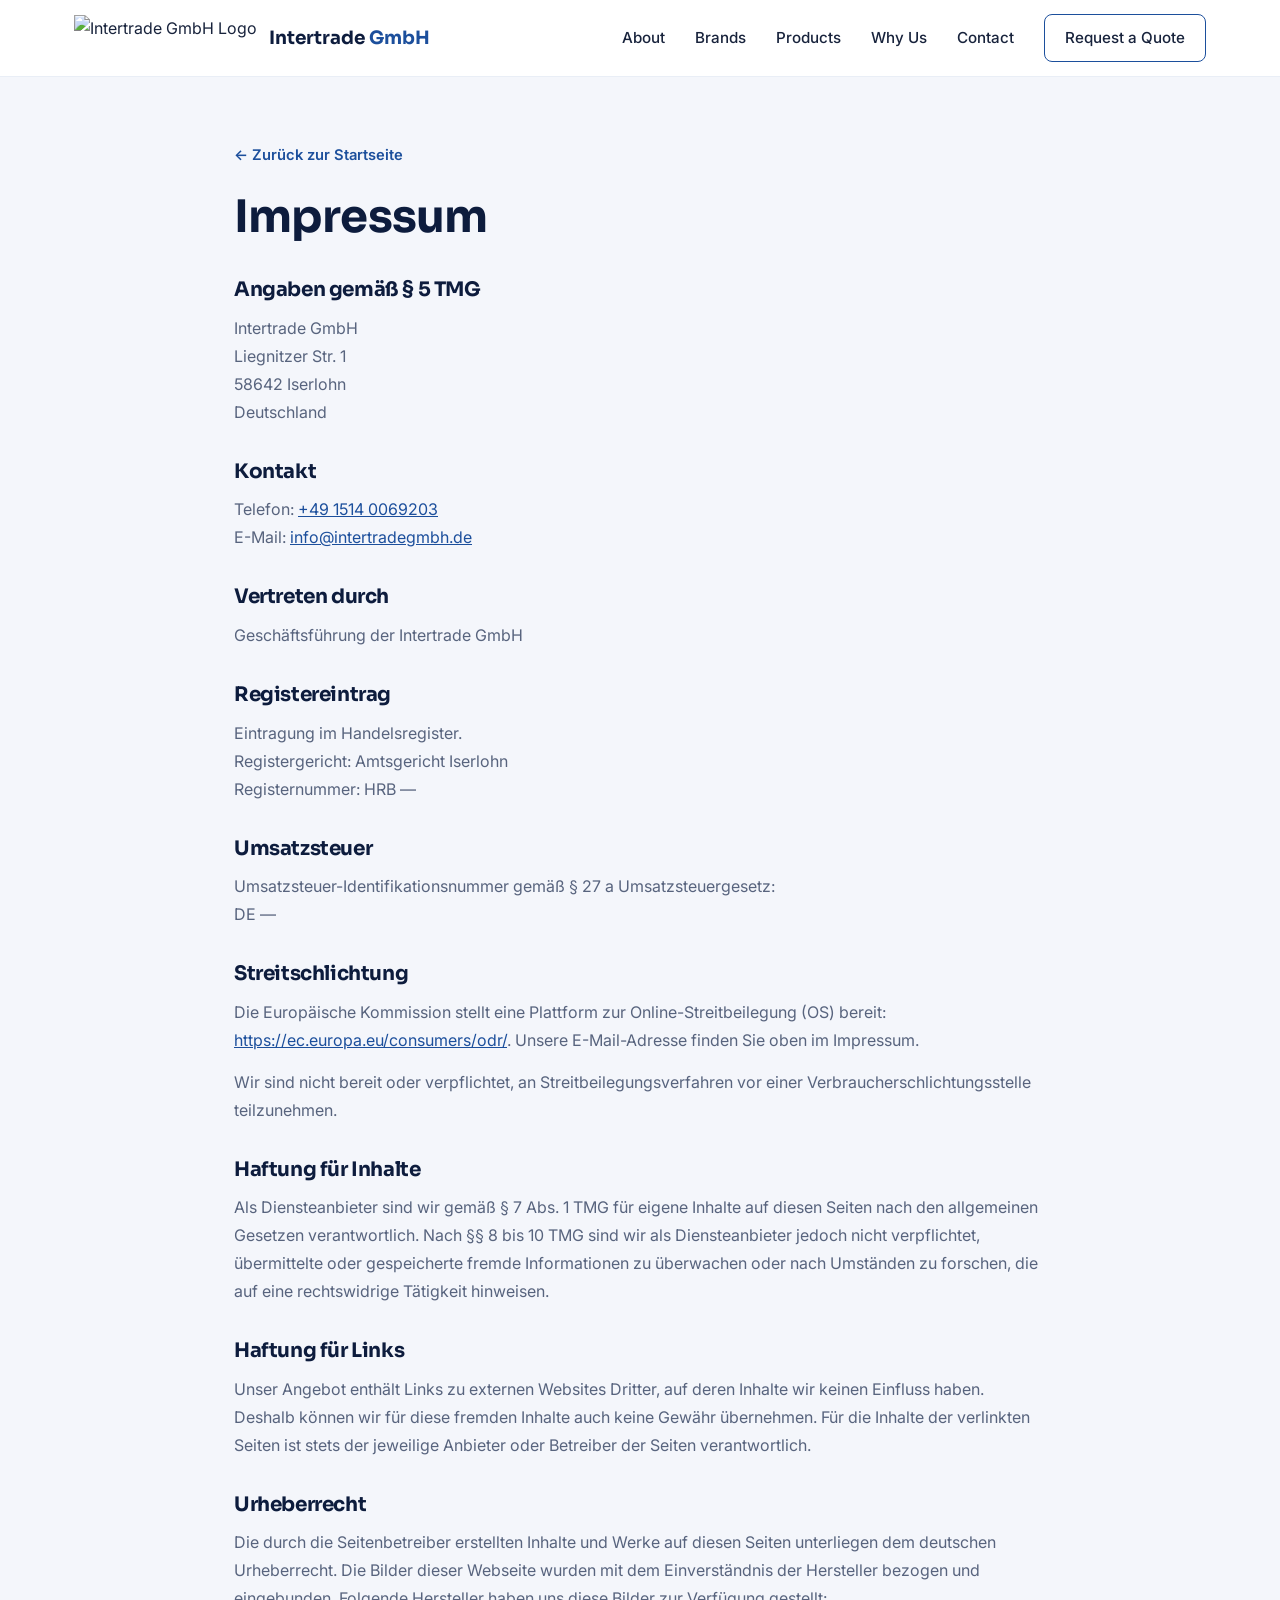
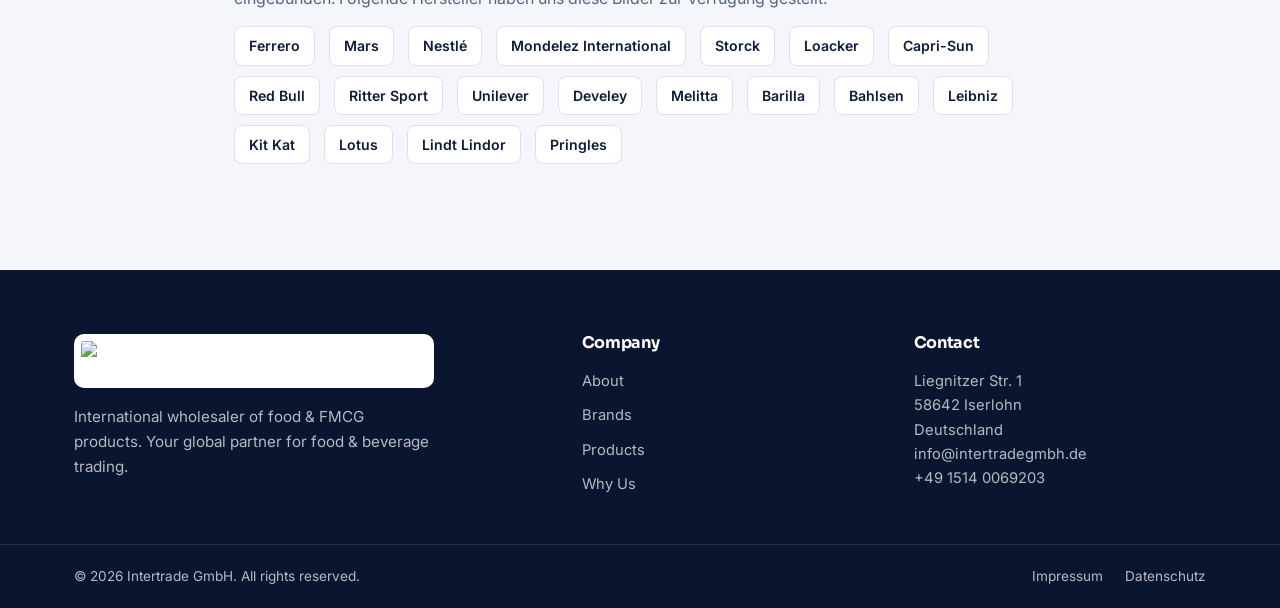
==== impressum.html @ c2ada7a3 "first commit" ====
<!DOCTYPE html>
<html lang="de">
<head>
  <meta charset="UTF-8" />
  <meta name="viewport" content="width=device-width, initial-scale=1.0" />
  <meta name="description" content="Impressum der Intertrade GmbH, Iserlohn — Angaben gemäß § 5 TMG." />
  <title>Impressum — Intertrade GmbH</title>
  <link rel="preconnect" href="https://fonts.googleapis.com" />
  <link rel="preconnect" href="https://fonts.gstatic.com" crossorigin />
  <link href="https://fonts.googleapis.com/css2?family=Inter:wght@400;500;600;700&family=Sora:wght@600;700;800&display=swap" rel="stylesheet" />
  <link rel="stylesheet" href="styles.css" />
  <link rel="icon" type="image/svg+xml" href="assets/logo.svg" />
</head>
<body>
  <!-- Navbar -->
  <header class="navbar scrolled" id="navbar">
    <div class="container nav-inner">
      <a href="index.html" class="brand">
        <img src="assets/logo-icon.png" alt="Intertrade GmbH Logo" class="brand-logo" onerror="this.onerror=null;this.src='assets/logo.svg'" />
        <span class="brand-name">Intertrade <strong>GmbH</strong></span>
      </a>
      <nav class="nav-links" id="navLinks">
        <a href="index.html#about">About</a>
        <a href="index.html#brands">Brands</a>
        <a href="index.html#products">Products</a>
        <a href="index.html#why">Why Us</a>
        <a href="index.html#contact">Contact</a>
        <a href="index.html#contact" class="btn btn-nav">Request a Quote</a>
      </nav>
      <button class="nav-toggle" id="navToggle" aria-label="Toggle navigation" aria-expanded="false">
        <span></span><span></span><span></span>
      </button>
    </div>
  </header>

  <!-- Legal content -->
  <main class="legal">
    <div class="container legal-inner">
      <a href="index.html" class="legal-back">&larr; Zurück zur Startseite</a>
      <h1>Impressum</h1>

      <h2>Angaben gemäß § 5 TMG</h2>
      <p>
        Intertrade GmbH<br />
        Liegnitzer Str. 1<br />
        58642 Iserlohn<br />
        Deutschland
      </p>

      <h2>Kontakt</h2>
      <p>
        Telefon: <a href="tel:+4915140069203">+49 1514 0069203</a><br />
        E-Mail: <a href="mailto:info@intertradegmbh.de">info@intertradegmbh.de</a>
      </p>

      <h2>Vertreten durch</h2>
      <p>Geschäftsführung der Intertrade GmbH</p>

      <h2>Registereintrag</h2>
      <p>
        Eintragung im Handelsregister.<br />
        Registergericht: Amtsgericht Iserlohn<br />
        Registernummer: HRB —
      </p>

      <h2>Umsatzsteuer</h2>
      <p>
        Umsatzsteuer-Identifikationsnummer gemäß § 27 a Umsatzsteuergesetz:<br />
        DE —
      </p>

      <h2>Streitschlichtung</h2>
      <p>
        Die Europäische Kommission stellt eine Plattform zur Online-Streitbeilegung (OS) bereit:
        <a href="https://ec.europa.eu/consumers/odr/" target="_blank" rel="noopener">https://ec.europa.eu/consumers/odr/</a>.
        Unsere E-Mail-Adresse finden Sie oben im Impressum.
      </p>
      <p>
        Wir sind nicht bereit oder verpflichtet, an Streitbeilegungsverfahren vor einer
        Verbraucherschlichtungsstelle teilzunehmen.
      </p>

      <h2>Haftung für Inhalte</h2>
      <p>
        Als Diensteanbieter sind wir gemäß § 7 Abs. 1 TMG für eigene Inhalte auf diesen Seiten nach
        den allgemeinen Gesetzen verantwortlich. Nach §§ 8 bis 10 TMG sind wir als Diensteanbieter
        jedoch nicht verpflichtet, übermittelte oder gespeicherte fremde Informationen zu überwachen
        oder nach Umständen zu forschen, die auf eine rechtswidrige Tätigkeit hinweisen.
      </p>

      <h2>Haftung für Links</h2>
      <p>
        Unser Angebot enthält Links zu externen Websites Dritter, auf deren Inhalte wir keinen
        Einfluss haben. Deshalb können wir für diese fremden Inhalte auch keine Gewähr übernehmen.
        Für die Inhalte der verlinkten Seiten ist stets der jeweilige Anbieter oder Betreiber der
        Seiten verantwortlich.
      </p>

      <h2>Urheberrecht</h2>
      <p>
        Die durch die Seitenbetreiber erstellten Inhalte und Werke auf diesen Seiten unterliegen dem
        deutschen Urheberrecht. Die Bilder dieser Webseite wurden mit dem Einverständnis der
        Hersteller bezogen und eingebunden. Folgende Hersteller haben uns diese Bilder zur Verfügung
        gestellt:
      </p>
      <ul class="legal-brand-list">
        <li>Ferrero</li>
        <li>Mars</li>
        <li>Nestlé</li>
        <li>Mondelez International</li>
        <li>Storck</li>
        <li>Loacker</li>
        <li>Capri-Sun</li>
        <li>Red Bull</li>
        <li>Ritter Sport</li>
        <li>Unilever</li>
        <li>Develey</li>
        <li>Melitta</li>
        <li>Barilla</li>
        <li>Bahlsen</li>
        <li>Leibniz</li>
        <li>Kit Kat</li>
        <li>Lotus</li>
        <li>Lindt Lindor</li>
        <li>Pringles</li>
      </ul>
    </div>
  </main>

  <!-- Footer -->
  <footer class="footer">
    <div class="container footer-inner">
      <div class="footer-brand">
        <img src="assets/logo-icon.png" alt="Intertrade GmbH Logo" class="footer-logo" onerror="this.onerror=null;this.src='assets/logo.svg'" />
        <p>International wholesaler of food &amp; FMCG products. Your global partner for food &amp; beverage trading.</p>
      </div>
      <div class="footer-col">
        <h4>Company</h4>
        <nav>
          <a href="index.html#about">About</a>
          <a href="index.html#brands">Brands</a>
          <a href="index.html#products">Products</a>
          <a href="index.html#why">Why Us</a>
        </nav>
      </div>
      <div class="footer-col">
        <h4>Contact</h4>
        <p>Liegnitzer Str. 1<br />58642 Iserlohn<br />Deutschland</p>
        <p><a href="mailto:info@intertradegmbh.de">info@intertradegmbh.de</a></p>
        <p><a href="tel:+4915140069203">+49 1514 0069203</a></p>
      </div>
    </div>
    <div class="footer-bottom">
      <div class="container footer-bottom-inner">
        <p>&copy; <span id="year"></span> Intertrade GmbH. All rights reserved.</p>
        <nav class="legal-links">
          <a href="impressum.html">Impressum</a>
          <a href="datenschutz.html">Datenschutz</a>
        </nav>
      </div>
    </div>
  </footer>

  <script src="script.js"></script>
</body>
</html>
---- styles.css ----
/* ===== Design Tokens ===== */
:root {
  --navy-900: #0a1530;
  --navy-800: #0d1c3d;
  --navy-700: #122550;
  --navy-600: #1a3566;
  --blue-600: #163a73;
  --blue-500: #1c4f9c;
  --blue-400: #2f6fc4;
  --blue-300: #6f9fdb;
  --white: #ffffff;
  --off-white: #f4f6fb;
  --gray-100: #e9eef6;
  --gray-200: #dbe2ee;
  --gray-300: #c4cee0;
  --gray-500: #6c7a93;
  --text: #18233c;
  --text-light: #58647e;
  --radius: 14px;
  --radius-lg: 20px;
  --shadow-sm: 0 6px 18px rgba(13, 28, 61, 0.07);
  --shadow-md: 0 18px 44px rgba(13, 28, 61, 0.12);
  --shadow-lg: 0 30px 70px rgba(10, 21, 48, 0.28);
  --max: 1180px;
  --ease: cubic-bezier(0.4, 0, 0.2, 1);
}

*,
*::before,
*::after { box-sizing: border-box; margin: 0; padding: 0; }

html { scroll-behavior: smooth; }

body {
  font-family: "Inter", system-ui, -apple-system, sans-serif;
  color: var(--text);
  background: var(--white);
  line-height: 1.65;
  -webkit-font-smoothing: antialiased;
}

img { max-width: 100%; display: block; }
a { text-decoration: none; color: inherit; }
ul { list-style: none; }

h1, h2, h3, h4 {
  font-family: "Sora", "Inter", sans-serif;
  line-height: 1.18;
  color: var(--navy-800);
  font-weight: 700;
  letter-spacing: -0.02em;
}

.container {
  width: 100%;
  max-width: var(--max);
  margin: 0 auto;
  padding: 0 24px;
}

.section { padding: 100px 0; }
.section-alt { background: var(--off-white); }
.section-dark { background: var(--navy-900); }

.eyebrow {
  display: inline-block;
  text-transform: uppercase;
  letter-spacing: 2.5px;
  font-size: 0.72rem;
  font-weight: 700;
  color: var(--blue-500);
  margin-bottom: 16px;
}
.eyebrow.light { color: var(--blue-300); }

.section-head {
  text-align: center;
  max-width: 640px;
  margin: 0 auto 60px;
}
.section-head h2 { font-size: clamp(1.9rem, 4vw, 2.6rem); margin-bottom: 16px; }
.section-head p { color: var(--text-light); }
.section-head.light h2 { color: var(--white); }
.section-head.light p { color: rgba(255, 255, 255, 0.7); }

/* ===== Buttons ===== */
.btn {
  display: inline-flex;
  align-items: center;
  justify-content: center;
  gap: 8px;
  padding: 14px 30px;
  border-radius: 8px;
  font-weight: 600;
  font-size: 0.95rem;
  cursor: pointer;
  border: 1.5px solid transparent;
  transition: transform 0.25s var(--ease), box-shadow 0.25s var(--ease),
    background 0.25s var(--ease), color 0.25s var(--ease);
}
.btn-primary {
  background: var(--blue-500);
  color: var(--white);
  box-shadow: 0 12px 26px rgba(28, 79, 156, 0.32);
}
.btn-primary:hover {
  background: var(--blue-400);
  transform: translateY(-3px);
  box-shadow: 0 18px 34px rgba(28, 79, 156, 0.42);
}
.btn-ghost {
  background: rgba(255, 255, 255, 0.08);
  color: var(--white);
  border-color: rgba(255, 255, 255, 0.4);
  backdrop-filter: blur(4px);
}
.btn-ghost:hover { background: rgba(255, 255, 255, 0.16); transform: translateY(-3px); }
.btn-nav {
  padding: 10px 20px;
  background: var(--white);
  color: var(--blue-500);
  border-color: var(--blue-500);
}
.btn-nav:hover {
  background: var(--blue-500);
  color: var(--white);
  transform: translateY(-2px);
}
.btn-block { width: 100%; }
.btn-lg { padding: 16px 34px; font-size: 1rem; white-space: nowrap; }

/* ===== Top bar ===== */
.topbar {
  background: var(--navy-900);
  color: rgba(255, 255, 255, 0.75);
  font-size: 0.82rem;
}
.topbar-inner {
  display: flex;
  justify-content: space-between;
  align-items: center;
  height: 40px;
}
.topbar-contact { display: flex; gap: 22px; }
.topbar-contact a { transition: color 0.2s var(--ease); }
.topbar-contact a:hover { color: var(--white); }

/* ===== Navbar ===== */
.navbar {
  position: sticky;
  top: 0;
  z-index: 1000;
  background: rgba(255, 255, 255, 0.9);
  backdrop-filter: blur(12px);
  border-bottom: 1px solid var(--gray-100);
  transition: box-shadow 0.3s var(--ease);
}
.navbar.scrolled { box-shadow: var(--shadow-sm); }
.nav-inner {
  display: flex;
  align-items: center;
  justify-content: space-between;
  height: 76px;
}
.brand { display: flex; align-items: center; gap: 12px; }
.brand-logo { height: 46px; width: auto; }
.brand-name {
  font-family: "Sora", sans-serif;
  font-weight: 700;
  font-size: 1.15rem;
  color: var(--navy-800);
}
.brand-name strong { color: var(--blue-500); }

.nav-links { display: flex; align-items: center; gap: 30px; }
.nav-links a { font-weight: 500; font-size: 0.95rem; color: var(--text); transition: color 0.2s var(--ease); }
.nav-links a:not(.btn):hover { color: var(--blue-500); }

.nav-toggle {
  display: none;
  flex-direction: column;
  gap: 5px;
  background: none;
  border: none;
  cursor: pointer;
  padding: 6px;
}
.nav-toggle span {
  width: 26px; height: 3px; border-radius: 3px;
  background: var(--navy-800);
  transition: transform 0.3s var(--ease), opacity 0.3s var(--ease);
}
.nav-toggle.open span:nth-child(1) { transform: translateY(8px) rotate(45deg); }
.nav-toggle.open span:nth-child(2) { opacity: 0; }
.nav-toggle.open span:nth-child(3) { transform: translateY(-8px) rotate(-45deg); }

/* ===== Hero ===== */
.hero {
  position: relative;
  min-height: 88vh;
  display: flex;
  align-items: center;
  color: var(--white);
  overflow: hidden;
  background: var(--navy-900);
}
.hero-bg {
  position: absolute;
  inset: 0;
  background-image: url("https://images.unsplash.com/photo-1565891741441-64926e441838?auto=format&fit=crop&w=1920&q=80");
  background-size: cover;
  background-position: center;
  transform: scale(1.05);
}
.hero-scrim {
  position: absolute;
  inset: 0;
  background: linear-gradient(115deg, rgba(10, 21, 48, 0.95) 0%, rgba(10, 21, 48, 0.82) 42%, rgba(13, 28, 61, 0.55) 100%);
}
.hero-inner { position: relative; z-index: 2; padding: 80px 24px; }
.hero-content { max-width: 720px; }
.hero h1 {
  font-size: clamp(2.2rem, 5.4vw, 3.8rem);
  color: var(--white);
  margin-bottom: 22px;
  font-weight: 800;
}
.hero-sub {
  font-size: clamp(1rem, 1.9vw, 1.18rem);
  color: rgba(255, 255, 255, 0.84);
  max-width: 600px;
  margin-bottom: 34px;
}
.hero-actions { display: flex; flex-wrap: wrap; gap: 16px; margin-bottom: 40px; }
.hero-points {
  display: flex;
  flex-wrap: wrap;
  gap: 14px 28px;
}
.hero-points li {
  position: relative;
  padding-left: 26px;
  font-size: 0.95rem;
  color: rgba(255, 255, 255, 0.9);
  font-weight: 500;
}
.hero-points li::before {
  content: "";
  position: absolute;
  left: 0; top: 7px;
  width: 16px; height: 9px;
  border-left: 2.5px solid var(--blue-300);
  border-bottom: 2.5px solid var(--blue-300);
  transform: rotate(-45deg);
}

/* ===== Stats ===== */
.stats {
  background: var(--blue-600);
  color: var(--white);
}
.stats-grid {
  display: grid;
  grid-template-columns: repeat(4, 1fr);
}
.stats .stat {
  text-align: center;
  padding: 38px 16px;
  border-right: 1px solid rgba(255, 255, 255, 0.12);
}
.stats .stat:last-child { border-right: none; }
.stats .stat strong {
  display: block;
  font-family: "Sora", sans-serif;
  font-size: clamp(1.8rem, 4vw, 2.6rem);
  font-weight: 800;
  line-height: 1;
  margin-bottom: 8px;
}
.stats .stat span {
  font-size: 0.85rem;
  text-transform: uppercase;
  letter-spacing: 1px;
  color: rgba(255, 255, 255, 0.72);
}

/* ===== About ===== */
.about-grid {
  display: grid;
  grid-template-columns: 1fr 1.05fr;
  gap: 64px;
  align-items: center;
}
.about-media {
  position: relative;
  min-height: 460px;
}
.about-img {
  position: absolute;
  border-radius: var(--radius-lg);
  background-size: cover;
  background-position: center;
  box-shadow: var(--shadow-md);
}
.about-img-main {
  width: 78%;
  height: 78%;
  top: 0; left: 0;
  background-color: var(--navy-700);
  background-image: url("https://images.unsplash.com/photo-1553413077-190dd305871c?auto=format&fit=crop&w=900&q=80");
}
.about-img-sub {
  width: 52%;
  height: 50%;
  bottom: 0; right: 0;
  background-color: var(--blue-600);
  background-image: url("https://images.unsplash.com/photo-1494412574643-ff11b0a5c1c3?auto=format&fit=crop&w=700&q=80");
  border: 6px solid var(--white);
}
.about-badge {
  position: absolute;
  top: 8%;
  right: 0;
  background: var(--white);
  border-radius: var(--radius);
  padding: 16px 20px;
  box-shadow: var(--shadow-md);
  max-width: 210px;
}
.about-badge strong {
  display: block;
  font-family: "Sora", sans-serif;
  color: var(--blue-500);
  font-size: 1.1rem;
}
.about-badge span { font-size: 0.82rem; color: var(--text-light); }

.about-text h2 { font-size: clamp(1.9rem, 4vw, 2.6rem); margin-bottom: 20px; }
.about-text p { color: var(--text-light); margin-bottom: 16px; }
.checklist { margin: 24px 0 30px; display: grid; gap: 12px; }
.checklist li {
  position: relative;
  padding-left: 32px;
  font-weight: 500;
  color: var(--text);
}
.checklist li::before {
  content: "✓";
  position: absolute;
  left: 0; top: 1px;
  width: 22px; height: 22px;
  background: rgba(28, 79, 156, 0.12);
  color: var(--blue-500);
  border-radius: 6px;
  font-size: 0.75rem;
  font-weight: 700;
  display: flex;
  align-items: center;
  justify-content: center;
}

/* ===== Brands ===== */
.brands-note {
  text-align: center;
  color: rgba(255, 255, 255, 0.55);
  font-size: 0.95rem;
  margin-top: 40px;
}
.marquee {
  position: relative;
  overflow: hidden;
  padding: 8px 0;
  -webkit-mask-image: linear-gradient(90deg, transparent, #000 12%, #000 88%, transparent);
  mask-image: linear-gradient(90deg, transparent, #000 12%, #000 88%, transparent);
  white-space: nowrap;
}
.marquee-track {
  display: inline-flex;
  gap: 28px;
  padding-left: 28px;
  animation: scroll-x 45s linear infinite;
  align-items: center;
}
.marquee:hover .marquee-track { animation-play-state: paused; }
.brand-tile {
  flex: none;
  display: flex;
  align-items: center;
  justify-content: center;
  width: 230px;
  height: 130px;
  padding: 10px 14px;
  background: #ffffff;
  border: 1px solid rgba(13, 28, 61, 0.06);
  border-radius: 16px;
  box-shadow: 0 10px 30px rgba(4, 12, 32, 0.28);
  transition: transform 0.3s var(--ease), box-shadow 0.3s var(--ease);
}
.brand-tile:hover {
  transform: translateY(-6px);
  box-shadow: 0 18px 40px rgba(4, 12, 32, 0.4);
}
.brand-tile img {
  max-width: 100%;
  max-height: 100%;
  width: 100%;
  height: 100%;
  object-fit: contain;
  filter: grayscale(100%);
  opacity: 0.82;
  transition: filter 0.3s var(--ease), opacity 0.3s var(--ease);
}
.brand-tile:hover img {
  filter: grayscale(0%);
  opacity: 1;
}
@keyframes scroll-x {
  from { transform: translateX(0); }
  to { transform: translateX(-50%); }
}

/* ===== Product Categories ===== */
.cat-grid {
  display: grid;
  grid-template-columns: repeat(4, 1fr);
  gap: 22px;
}
.cat-card {
  position: relative;
  min-height: 360px;
  border-radius: var(--radius-lg);
  overflow: hidden;
  background-color: var(--navy-700);
  background-image: var(--img);
  background-size: cover;
  background-position: center;
  display: flex;
  align-items: flex-end;
  box-shadow: var(--shadow-sm);
  transition: transform 0.35s var(--ease), box-shadow 0.35s var(--ease);
}
.cat-card:hover { transform: translateY(-6px); box-shadow: var(--shadow-md); }
.cat-overlay {
  position: absolute;
  inset: 0;
  background: linear-gradient(180deg, rgba(10, 21, 48, 0) 30%, rgba(10, 21, 48, 0.55) 60%, rgba(10, 21, 48, 0.92) 100%);
  transition: background 0.35s var(--ease);
}
.cat-card:hover .cat-overlay {
  background: linear-gradient(180deg, rgba(10, 21, 48, 0.1) 20%, rgba(10, 21, 48, 0.7) 60%, rgba(10, 21, 48, 0.95) 100%);
}
.cat-body { position: relative; z-index: 2; padding: 26px 24px; color: var(--white); }
.cat-body h3 { color: var(--white); font-size: 1.3rem; margin-bottom: 8px; }
.cat-body p { color: rgba(255, 255, 255, 0.82); font-size: 0.92rem; }
.cat-tag {
  display: inline-block;
  font-size: 0.7rem;
  text-transform: uppercase;
  letter-spacing: 1px;
  font-weight: 700;
  background: var(--blue-500);
  color: var(--white);
  padding: 5px 12px;
  border-radius: 50px;
  margin-bottom: 12px;
}

/* ===== Why Us ===== */
.why-grid {
  display: grid;
  grid-template-columns: repeat(4, 1fr);
  gap: 24px;
}
.why-card {
  background: var(--white);
  border: 1px solid var(--gray-100);
  border-radius: var(--radius);
  padding: 32px 26px;
  box-shadow: var(--shadow-sm);
  transition: transform 0.3s var(--ease), box-shadow 0.3s var(--ease), border-color 0.3s var(--ease);
}
.why-card:hover {
  transform: translateY(-6px);
  box-shadow: var(--shadow-md);
  border-color: var(--blue-300);
}
.why-icon {
  display: inline-flex;
  align-items: center;
  justify-content: center;
  width: 56px; height: 56px;
  border-radius: 14px;
  background: linear-gradient(140deg, var(--blue-500), var(--blue-400));
  color: var(--white);
  margin-bottom: 20px;
}
.why-icon svg { width: 28px; height: 28px; }
.why-card h3 { font-size: 1.18rem; margin-bottom: 8px; }
.why-card p { color: var(--text-light); font-size: 0.95rem; }

/* ===== CTA band ===== */
.cta-band {
  position: relative;
  color: var(--white);
  overflow: hidden;
  background: var(--navy-800);
}
.cta-bg {
  position: absolute; inset: 0;
  background-image: url("https://images.unsplash.com/photo-1578575437130-527eed3abbec?auto=format&fit=crop&w=1920&q=80");
  background-size: cover;
  background-position: center;
}
.cta-scrim {
  position: absolute; inset: 0;
  background: linear-gradient(110deg, rgba(10, 21, 48, 0.95), rgba(22, 58, 115, 0.82));
}
.cta-inner {
  position: relative;
  z-index: 2;
  display: flex;
  align-items: center;
  justify-content: space-between;
  gap: 36px;
  padding: 72px 24px;
  flex-wrap: wrap;
}
.cta-text { max-width: 640px; }
.cta-text h2 { color: var(--white); font-size: clamp(1.7rem, 3.6vw, 2.4rem); margin-bottom: 14px; }
.cta-text p { color: rgba(255, 255, 255, 0.82); }

/* ===== Contact ===== */
.contact-grid {
  display: grid;
  grid-template-columns: 0.9fr 1.1fr;
  gap: 60px;
  align-items: start;
}
.contact-info h2 { font-size: clamp(1.9rem, 4vw, 2.5rem); margin-bottom: 16px; }
.contact-info > p { color: var(--text-light); margin-bottom: 30px; }
.contact-list { display: grid; gap: 20px; }
.contact-list li { display: flex; flex-direction: column; font-weight: 600; color: var(--navy-800); }
.contact-list a { transition: color 0.2s var(--ease); }
.contact-list a:hover { color: var(--blue-500); }
.ci-label {
  font-size: 0.72rem;
  text-transform: uppercase;
  letter-spacing: 1px;
  color: var(--blue-500);
  font-weight: 700;
  margin-bottom: 3px;
}

.contact-form {
  background: var(--white);
  border: 1px solid var(--gray-100);
  border-radius: var(--radius-lg);
  padding: 38px;
  box-shadow: var(--shadow-md);
}
.form-row { display: grid; grid-template-columns: 1fr 1fr; gap: 18px; }
.form-group { margin-bottom: 18px; display: flex; flex-direction: column; }
.form-group label { font-size: 0.85rem; font-weight: 600; color: var(--navy-800); margin-bottom: 7px; }
.optional { color: var(--gray-500); font-weight: 400; }
.form-group input,
.form-group select,
.form-group textarea {
  font-family: inherit;
  font-size: 0.95rem;
  padding: 13px 15px;
  border: 1.5px solid var(--gray-300);
  border-radius: 9px;
  background: var(--off-white);
  color: var(--text);
  transition: border-color 0.2s var(--ease), box-shadow 0.2s var(--ease), background 0.2s var(--ease);
}
.form-group input:focus,
.form-group select:focus,
.form-group textarea:focus {
  outline: none;
  border-color: var(--blue-500);
  background: var(--white);
  box-shadow: 0 0 0 4px rgba(28, 79, 156, 0.12);
}
.form-group input.invalid,
.form-group textarea.invalid {
  border-color: #d9534f;
  box-shadow: 0 0 0 4px rgba(217, 83, 79, 0.12);
}
textarea { resize: vertical; }
.form-note {
  margin-top: 16px;
  padding: 13px 16px;
  background: rgba(28, 79, 156, 0.1);
  border: 1px solid rgba(28, 79, 156, 0.25);
  border-radius: 9px;
  color: var(--blue-500);
  font-weight: 600;
  font-size: 0.92rem;
  text-align: center;
}

/* ===== Footer ===== */
.footer { background: var(--navy-900); color: rgba(255, 255, 255, 0.7); }
.footer-inner {
  display: grid;
  grid-template-columns: 1.6fr 1fr 1fr;
  gap: 40px;
  padding-top: 64px;
  padding-bottom: 48px;
}
.footer-brand { max-width: 360px; }
.footer-logo {
  height: 54px;
  width: auto;
  margin-bottom: 16px;
  background: #fff;
  padding: 7px;
  border-radius: 10px;
}
.footer-brand p { font-size: 0.95rem; }
.footer-col h4 { color: var(--white); font-size: 1rem; margin-bottom: 16px; }
.footer-col nav { display: grid; gap: 10px; }
.footer-col a,
.footer-col p { color: rgba(255, 255, 255, 0.7); font-size: 0.92rem; transition: color 0.2s var(--ease); }
.footer-col a:hover { color: var(--white); }
.footer-bottom {
  border-top: 1px solid rgba(255, 255, 255, 0.1);
  padding: 20px 0;
  font-size: 0.85rem;
  text-align: center;
}
.footer-bottom-inner {
  display: flex;
  align-items: center;
  justify-content: space-between;
  gap: 16px;
  flex-wrap: wrap;
}
.footer-bottom-inner p { margin: 0; }
.legal-links { display: flex; gap: 22px; }
.legal-links a {
  color: rgba(255, 255, 255, 0.7);
  transition: color 0.2s var(--ease);
}
.legal-links a:hover { color: var(--white); }

/* ===== Legal pages (Impressum / Datenschutz) ===== */
.legal {
  padding: 64px 0 90px;
  background: var(--off-white);
  min-height: 70vh;
}
.legal-inner { max-width: 860px; }
.legal-back {
  display: inline-block;
  margin-bottom: 24px;
  color: var(--blue-500);
  font-weight: 600;
  font-size: 0.92rem;
  transition: color 0.2s var(--ease);
}
.legal-back:hover { color: var(--blue-400); }
.legal h1 {
  font-size: clamp(2rem, 5vw, 2.8rem);
  margin-bottom: 24px;
}
.legal-lead {
  font-weight: 600;
  color: var(--navy-800);
  margin-bottom: 24px;
}
.legal h2 {
  font-size: 1.25rem;
  margin: 34px 0 12px;
  color: var(--navy-800);
}
.legal h3 {
  font-size: 1.05rem;
  margin: 22px 0 8px;
  color: var(--blue-500);
}
.legal p {
  color: var(--text-light);
  margin-bottom: 14px;
  line-height: 1.75;
}
.legal a { color: var(--blue-500); text-decoration: underline; }
.legal a.legal-back { text-decoration: none; }
.legal-rights {
  margin: 0 0 16px;
  padding-left: 22px;
  list-style: disc;
  color: var(--text-light);
}
.legal-rights li { margin-bottom: 8px; }
.legal-brand-list {
  display: flex;
  flex-wrap: wrap;
  gap: 10px 14px;
  margin: 8px 0 16px;
}
.legal-brand-list li {
  background: var(--white);
  border: 1px solid var(--gray-200);
  border-radius: 8px;
  padding: 7px 14px;
  font-weight: 600;
  font-size: 0.88rem;
  color: var(--navy-800);
}

/* ===== Process / How it works ===== */
.process-grid {
  display: grid;
  grid-template-columns: repeat(4, 1fr);
  gap: 24px;
  position: relative;
}
.process-grid::before {
  content: "";
  position: absolute;
  top: 46px;
  left: 12%;
  right: 12%;
  height: 2px;
  background: repeating-linear-gradient(90deg, var(--gray-300) 0 10px, transparent 10px 20px);
  z-index: 0;
}
.step-card {
  position: relative;
  z-index: 1;
  background: var(--white);
  border: 1px solid var(--gray-200);
  border-radius: var(--radius-lg);
  padding: 34px 26px 30px;
  text-align: center;
  box-shadow: var(--shadow-sm);
  transition: transform 0.3s var(--ease), box-shadow 0.3s var(--ease), border-color 0.3s var(--ease);
}
.step-card:hover {
  transform: translateY(-8px);
  box-shadow: var(--shadow-md);
  border-color: var(--blue-300);
}
.step-num {
  display: block;
  font-family: "Sora", sans-serif;
  font-weight: 800;
  font-size: 0.95rem;
  color: var(--blue-400);
  letter-spacing: 1px;
  margin-bottom: 14px;
}
.step-icon {
  display: inline-flex;
  align-items: center;
  justify-content: center;
  width: 60px;
  height: 60px;
  margin: 0 auto 18px;
  border-radius: 50%;
  color: var(--blue-500);
  background: linear-gradient(150deg, #eaf1fc, #d7e4f8);
  box-shadow: 0 8px 20px rgba(28, 79, 156, 0.18);
  transition: transform 0.35s var(--ease), background 0.35s var(--ease), color 0.35s var(--ease);
}
.step-icon svg { width: 28px; height: 28px; }
.step-card:hover .step-icon {
  transform: translateY(-4px) scale(1.06);
  background: linear-gradient(150deg, var(--blue-500), var(--blue-400));
  color: var(--white);
}
.step-card h3 { font-size: 1.12rem; margin-bottom: 10px; }
.step-card p { color: var(--text-light); font-size: 0.95rem; }

/* ===== Reveal animation ===== */
.reveal { opacity: 0; transform: translateY(26px); transition: opacity 0.7s var(--ease), transform 0.7s var(--ease); }
.reveal.visible { opacity: 1; transform: none; }
.reveal.delay-1 { transition-delay: 0.1s; }
.reveal.delay-2 { transition-delay: 0.2s; }
.reveal.delay-3 { transition-delay: 0.3s; }

/* ===== Responsive ===== */
@media (max-width: 1000px) {
  .about-grid, .contact-grid { grid-template-columns: 1fr; gap: 44px; }
  .about-media { min-height: 380px; max-width: 520px; }
  .cat-grid { grid-template-columns: repeat(2, 1fr); }
  .why-grid { grid-template-columns: repeat(2, 1fr); }
  .process-grid { grid-template-columns: repeat(2, 1fr); }
  .process-grid::before { display: none; }
  .footer-inner { grid-template-columns: 1fr 1fr; }
  .footer-brand { grid-column: 1 / -1; }
}

@media (max-width: 760px) {
  .topbar { display: none; }
  .nav-toggle { display: flex; }
  .nav-links {
    position: fixed;
    top: 76px;
    right: 0;
    width: min(280px, 82%);
    height: calc(100vh - 76px);
    flex-direction: column;
    align-items: flex-start;
    gap: 6px;
    background: var(--white);
    padding: 28px 26px;
    box-shadow: var(--shadow-lg);
    transform: translateX(110%);
    transition: transform 0.35s var(--ease);
  }
  .nav-links.open { transform: translateX(0); }
  .nav-links a { width: 100%; padding: 10px 0; font-size: 1.05rem; }
  .nav-links .btn-nav { margin-top: 10px; width: 100%; padding: 12px 0; }
  .section { padding: 72px 0; }
  .stats-grid { grid-template-columns: repeat(2, 1fr); }
  .stats .stat:nth-child(2) { border-right: none; }
  .stats .stat:nth-child(1), .stats .stat:nth-child(2) { border-bottom: 1px solid rgba(255, 255, 255, 0.12); }
  .cta-inner { flex-direction: column; align-items: flex-start; }
}

@media (max-width: 540px) {
  .cat-grid { grid-template-columns: 1fr; }
  .why-grid { grid-template-columns: 1fr; }
  .process-grid { grid-template-columns: 1fr; }
  .form-row { grid-template-columns: 1fr; }
  .footer-inner { grid-template-columns: 1fr; }
  .brand-name { font-size: 1rem; }
  .contact-form { padding: 26px; }
  .hero-actions .btn { flex: 1; }
}
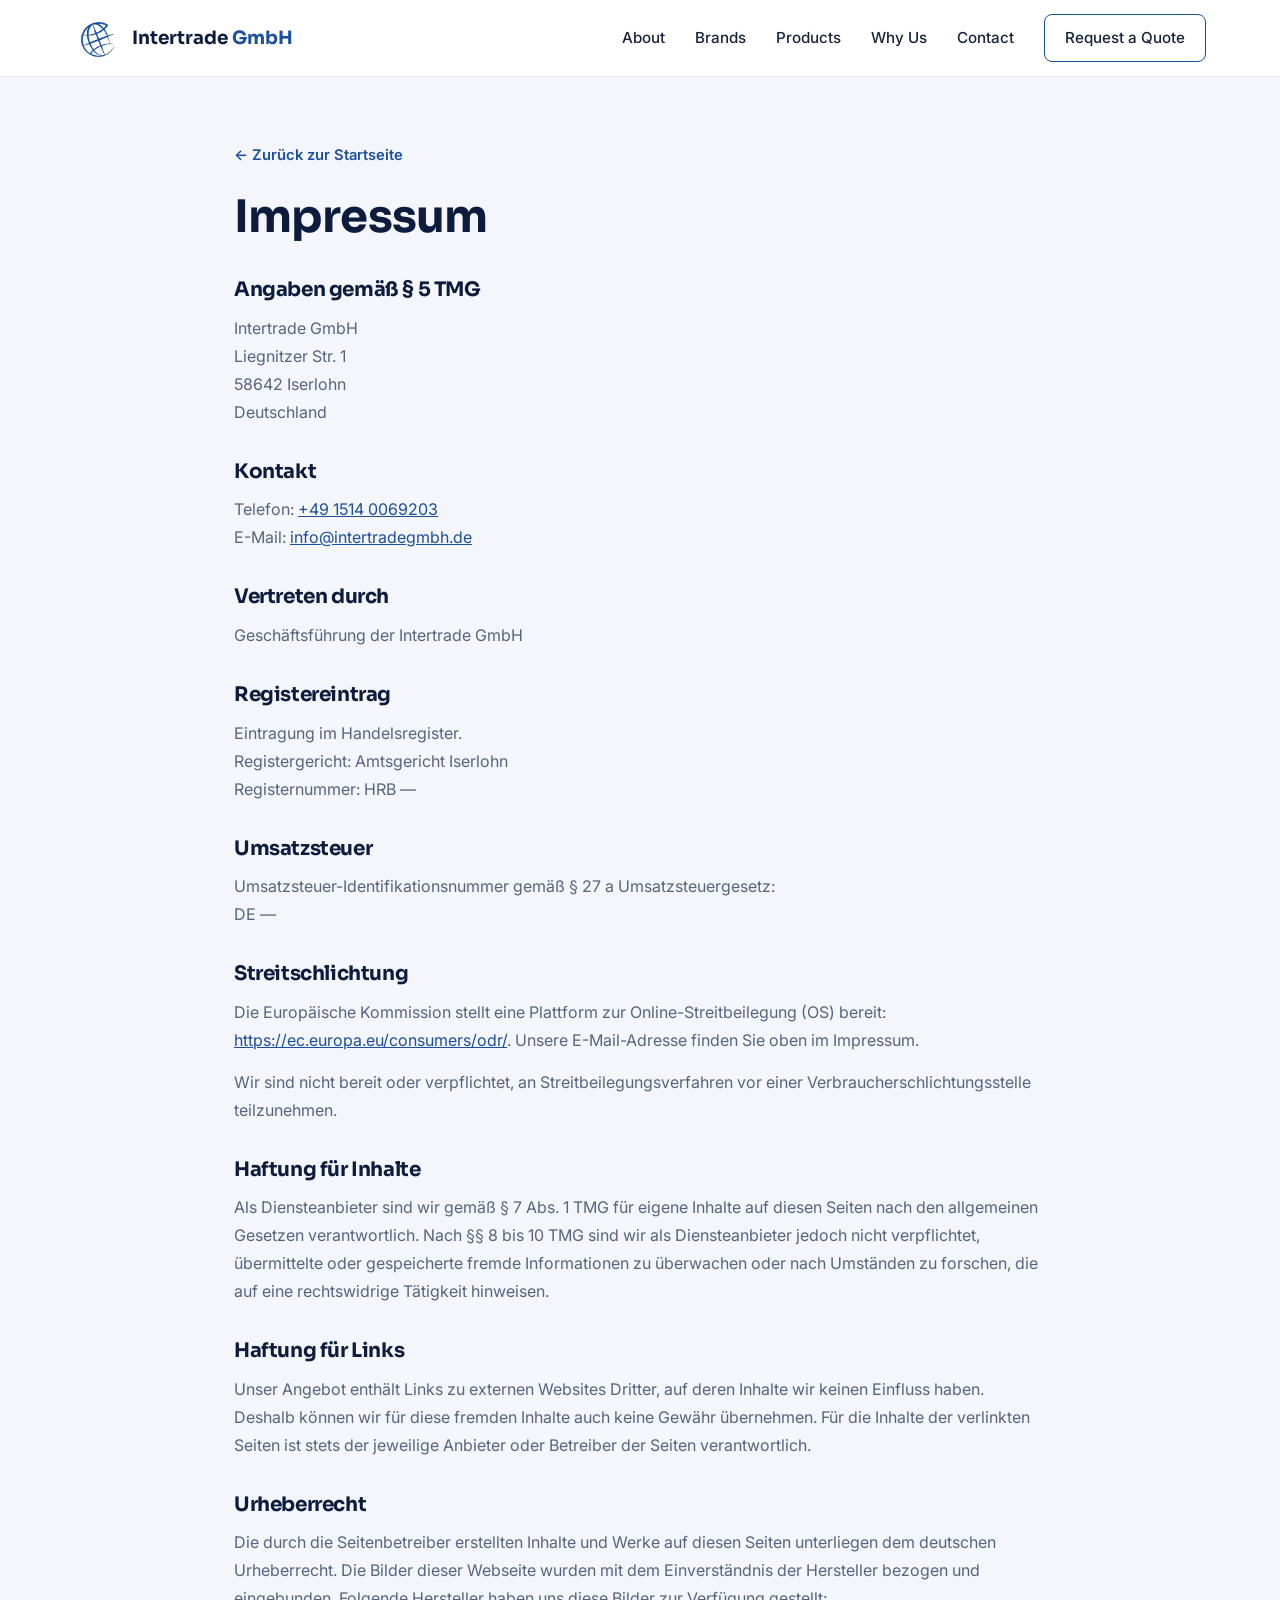
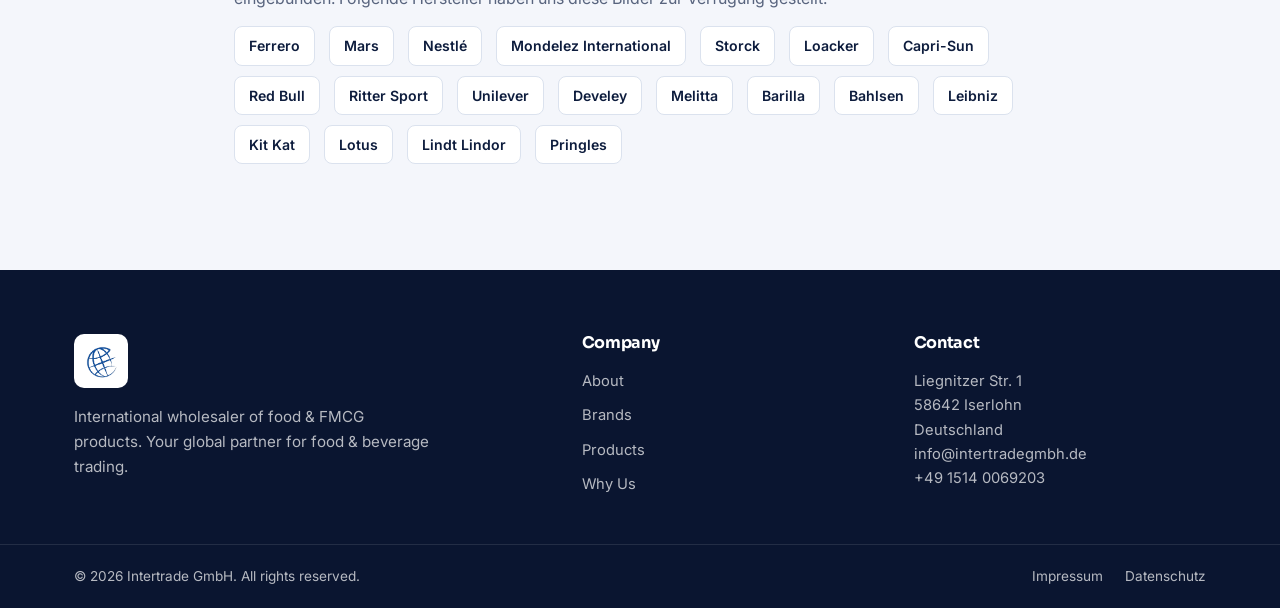
==== commit 7e03aa16: "Update website" ====
--- a/impressum.html
+++ b/impressum.html
@@ -9,14 +9,15 @@
   <link rel="preconnect" href="https://fonts.gstatic.com" crossorigin />
   <link href="https://fonts.googleapis.com/css2?family=Inter:wght@400;500;600;700&family=Sora:wght@600;700;800&display=swap" rel="stylesheet" />
   <link rel="stylesheet" href="styles.css" />
-  <link rel="icon" type="image/svg+xml" href="assets/logo.svg" />
+  <link rel="icon" type="image/svg+xml" href="assets/logo.png
+  " />
 </head>
 <body>
   <!-- Navbar -->
   <header class="navbar scrolled" id="navbar">
     <div class="container nav-inner">
       <a href="index.html" class="brand">
-        <img src="assets/logo-icon.png" alt="Intertrade GmbH Logo" class="brand-logo" onerror="this.onerror=null;this.src='assets/logo.svg'" />
+        <img src="assets/logo-icon.png" alt="Intertrade GmbH Logo" class="brand-logo" onerror="this.onerror=null;this.src='assets/logo.png'" />
         <span class="brand-name">Intertrade <strong>GmbH</strong></span>
       </a>
       <nav class="nav-links" id="navLinks">
@@ -131,7 +132,7 @@
   <footer class="footer">
     <div class="container footer-inner">
       <div class="footer-brand">
-        <img src="assets/logo-icon.png" alt="Intertrade GmbH Logo" class="footer-logo" onerror="this.onerror=null;this.src='assets/logo.svg'" />
+        <img src="assets/logo-icon.png" alt="Intertrade GmbH Logo" class="footer-logo" onerror="this.onerror=null;this.src='assets/logo.png'" />
         <p>International wholesaler of food &amp; FMCG products. Your global partner for food &amp; beverage trading.</p>
       </div>
       <div class="footer-col">
--- a/styles.css
+++ b/styles.css
@@ -161,6 +161,7 @@
   align-items: center;
   justify-content: space-between;
   height: 76px;
+  gap: 12px;
 }
 .brand { display: flex; align-items: center; gap: 12px; }
 .brand-logo { height: 46px; width: auto; }
@@ -175,6 +176,44 @@
 .nav-links { display: flex; align-items: center; gap: 30px; }
 .nav-links a { font-weight: 500; font-size: 0.95rem; color: var(--text); transition: color 0.2s var(--ease); }
 .nav-links a:not(.btn):hover { color: var(--blue-500); }
+
+.lang-switcher {
+  display: flex;
+  align-items: center;
+  gap: 6px;
+  background: var(--off-white);
+  border: 1px solid var(--gray-200);
+  border-radius: 999px;
+  padding: 4px;
+  margin-left: auto;
+}
+.lang-btn {
+  appearance: none;
+  border: 0;
+  background: transparent;
+  padding: 6px;
+  border-radius: 999px;
+  cursor: pointer;
+  display: inline-flex;
+  align-items: center;
+  justify-content: center;
+  transition: background 0.2s var(--ease), transform 0.2s var(--ease);
+}
+.lang-btn img {
+  width: 22px;
+  height: auto;
+  display: block;
+  border-radius: 3px;
+  box-shadow: 0 1px 3px rgba(10, 21, 48, 0.15);
+}
+.lang-btn:hover {
+  background: var(--off-white);
+  transform: translateY(-1px);
+}
+.lang-btn.active {
+  background: var(--blue-500);
+  box-shadow: inset 0 0 0 1px rgba(255, 255, 255, 0.1);
+}
 
 .nav-toggle {
   display: none;
@@ -795,7 +834,12 @@
 
 @media (max-width: 760px) {
   .topbar { display: none; }
+  .nav-inner { gap: 8px; }
   .nav-toggle { display: flex; }
+  .lang-switcher {
+    margin-left: 0;
+    margin-right: 6px;
+  }
   .nav-links {
     position: fixed;
     top: 76px;
